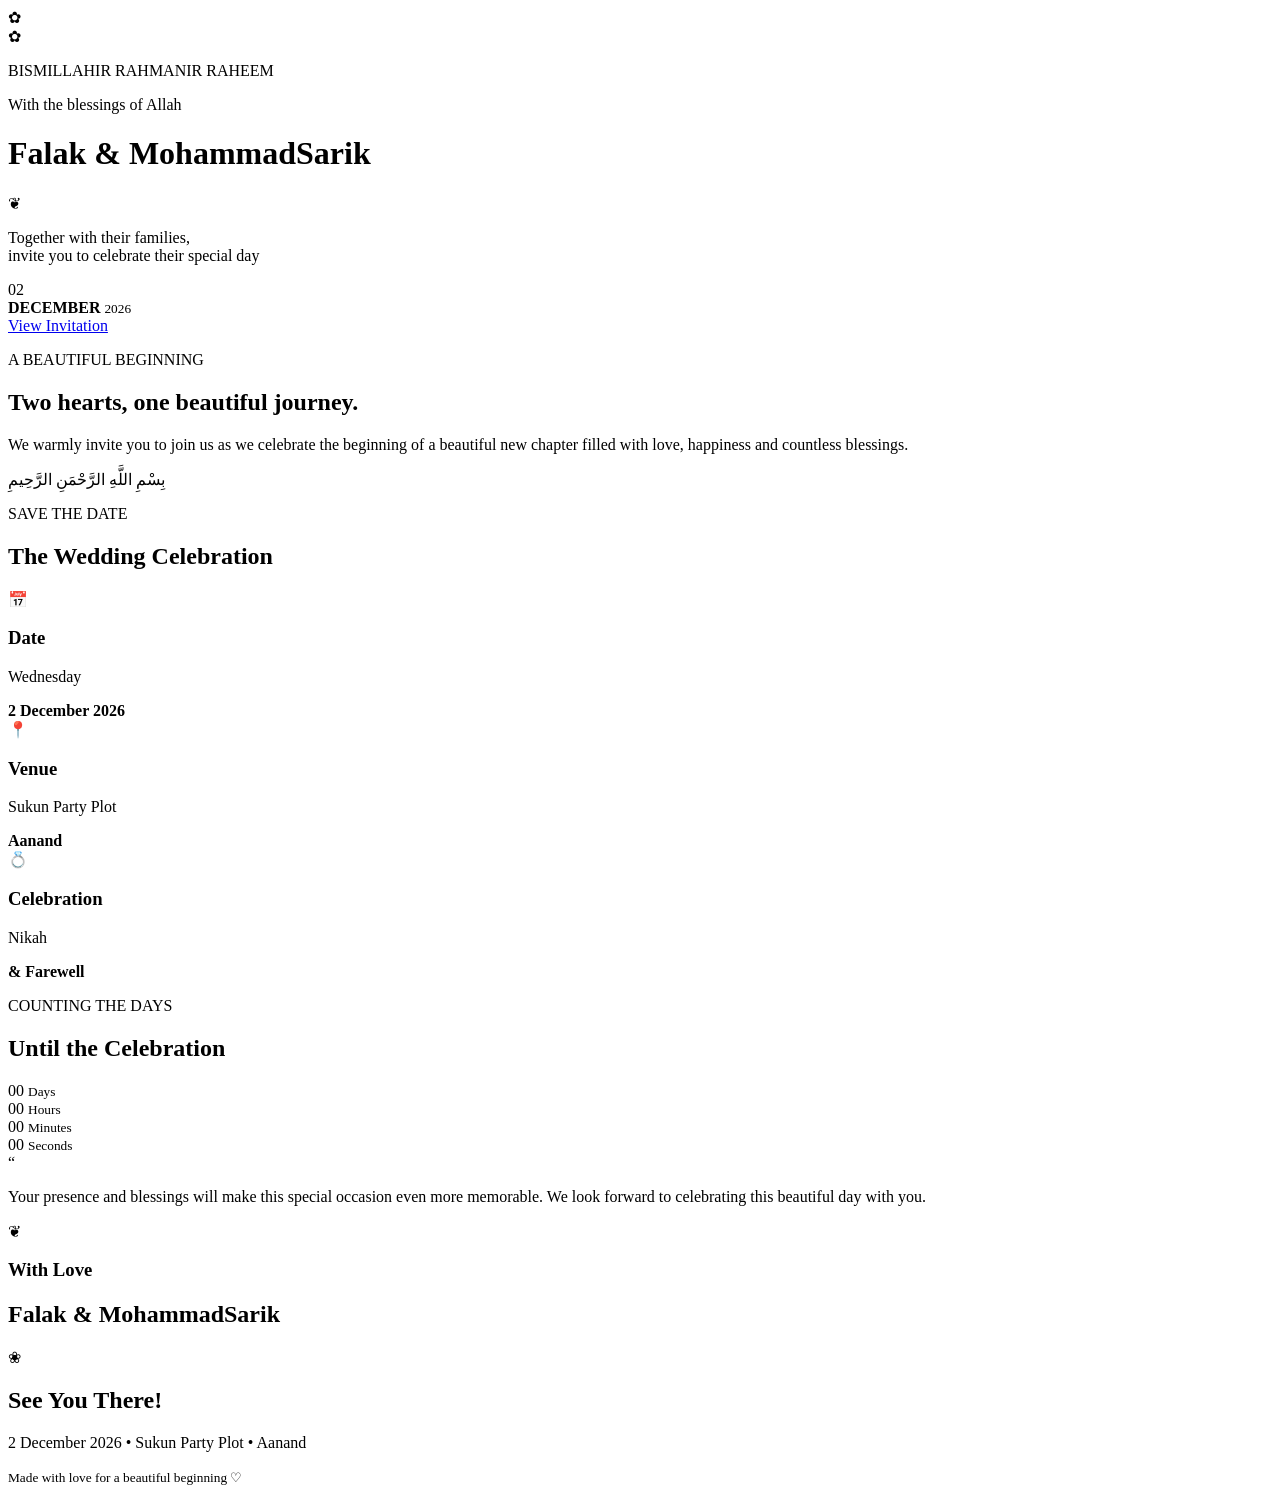
==== index.html @ 180b57af "Update and rename falakwedding/index.html to index.html" ====
<!DOCTYPE html>
<html lang="en">
<head>
    <meta charset="UTF-8">
    <meta name="viewport" content="width=device-width, initial-scale=1.0">

    <title>Falak & MohammadSarik | Wedding Invitation</title>

    <link rel="stylesheet" href="style.css">

    <link rel="preconnect" href="https://fonts.googleapis.com">
    <link rel="preconnect" href="https://fonts.gstatic.com" crossorigin>
    <link href="https://fonts.googleapis.com/css2?family=Cormorant+Garamond:wght@400;500;600;700&family=Great+Vibes&family=Poppins:wght@300;400;500;600&display=swap" rel="stylesheet">
</head>

<body>

    <!-- Decorative flowers -->
    <div class="flower flower-one">✿</div>
    <div class="flower flower-two">✿</div>

    <!-- HERO SECTION -->
    <header class="hero">

        <div class="hero-overlay"></div>

        <div class="hero-content">

            <p class="small-title">BISMILLAHIR RAHMANIR RAHEEM</p>

            <p class="invite-text">
                With the blessings of Allah
            </p>

            <h1>
                Falak
                <span>&</span>
                MohammadSarik
            </h1>

            <div class="ornament">❦</div>

            <p class="wedding-text">
                Together with their families,<br>
                invite you to celebrate their special day
            </p>

            <div class="date-box">
                <span>02</span>
                <div>
                    <strong>DECEMBER</strong>
                    <small>2026</small>
                </div>
            </div>

            <a href="#details" class="button">
                View Invitation
            </a>

        </div>
    </header>


    <!-- INTRODUCTION -->
    <section class="intro">

        <p class="section-label">A BEAUTIFUL BEGINNING</p>

        <h2>
            Two hearts,
            <span>one beautiful journey.</span>
        </h2>

        <p class="intro-text">
            We warmly invite you to join us as we celebrate
            the beginning of a beautiful new chapter filled
            with love, happiness and countless blessings.
        </p>

        <div class="arabic">بِسْمِ اللَّهِ الرَّحْمَنِ الرَّحِيمِ</div>

    </section>


    <!-- DETAILS -->
    <section id="details" class="details">

        <p class="section-label">SAVE THE DATE</p>

        <h2>The Wedding Celebration</h2>

        <div class="cards">

            <div class="card">
                <div class="icon">📅</div>
                <h3>Date</h3>
                <p>Wednesday</p>
                <strong>2 December 2026</strong>
            </div>

            <div class="card">
                <div class="icon">📍</div>
                <h3>Venue</h3>
                <p>Sukun Party Plot</p>
                <strong>Aanand</strong>
            </div>

            <div class="card">
                <div class="icon">💍</div>
                <h3>Celebration</h3>
                <p>Nikah</p>
                <strong>& Farewell</strong>
            </div>

        </div>

    </section>


    <!-- COUNTDOWN -->
    <section class="countdown-section">

        <p class="section-label">COUNTING THE DAYS</p>

        <h2>Until the Celebration</h2>

        <div class="countdown">

            <div class="time-box">
                <span id="days">00</span>
                <small>Days</small>
            </div>

            <div class="time-box">
                <span id="hours">00</span>
                <small>Hours</small>
            </div>

            <div class="time-box">
                <span id="minutes">00</span>
                <small>Minutes</small>
            </div>

            <div class="time-box">
                <span id="seconds">00</span>
                <small>Seconds</small>
            </div>

        </div>

    </section>


    <!-- INVITATION MESSAGE -->
    <section class="message">

        <div class="message-box">

            <div class="quote">“</div>

            <p>
                Your presence and blessings will make
                this special occasion even more memorable.
                We look forward to celebrating this beautiful
                day with you.
            </p>

            <div class="ornament">❦</div>

            <h3>With Love</h3>

            <h2>Falak & MohammadSarik</h2>

        </div>

    </section>


    <!-- FOOTER -->
    <footer>

        <div class="footer-flower">❀</div>

        <h2>See You There!</h2>

        <p>
            2 December 2026 • Sukun Party Plot • Aanand
        </p>

        <div class="footer-line"></div>

        <small>
            Made with love for a beautiful beginning ♡
        </small>

    </footer>


    <script src="script.js"></script>

</body>
</html>
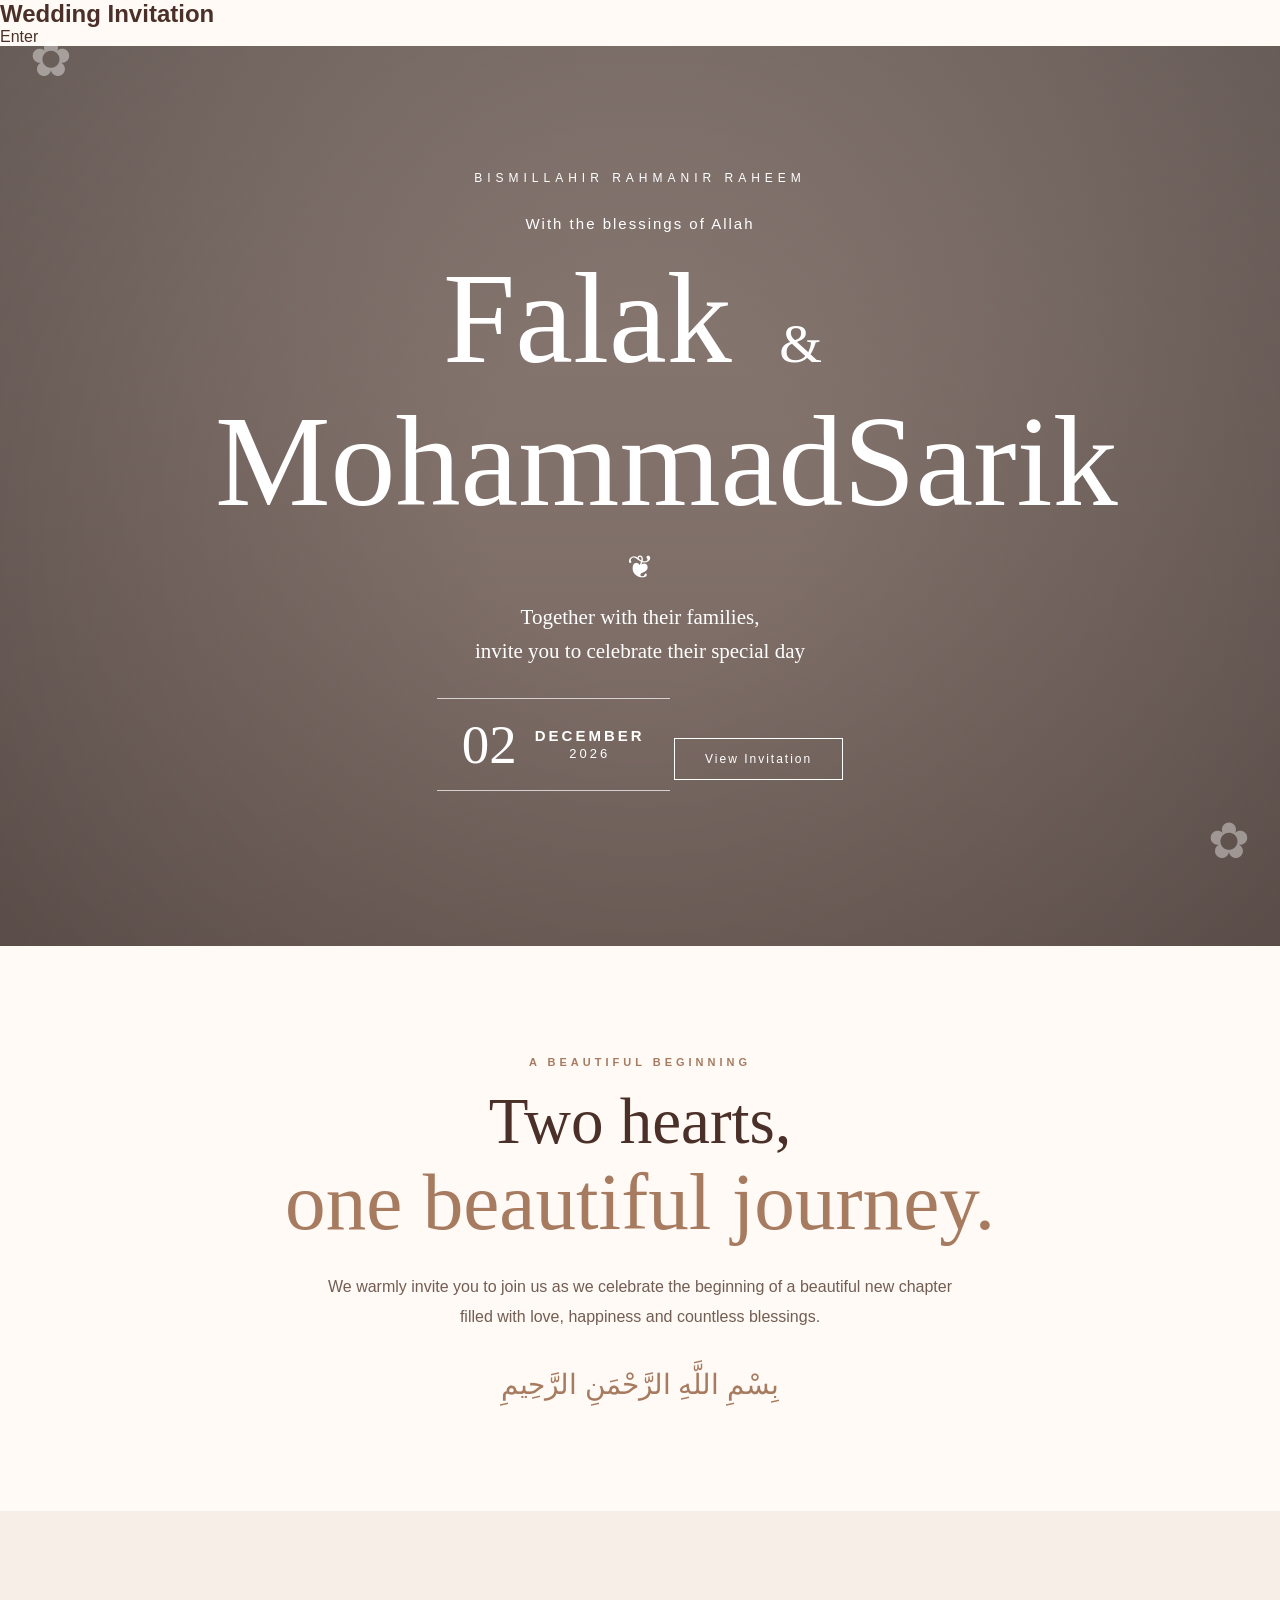
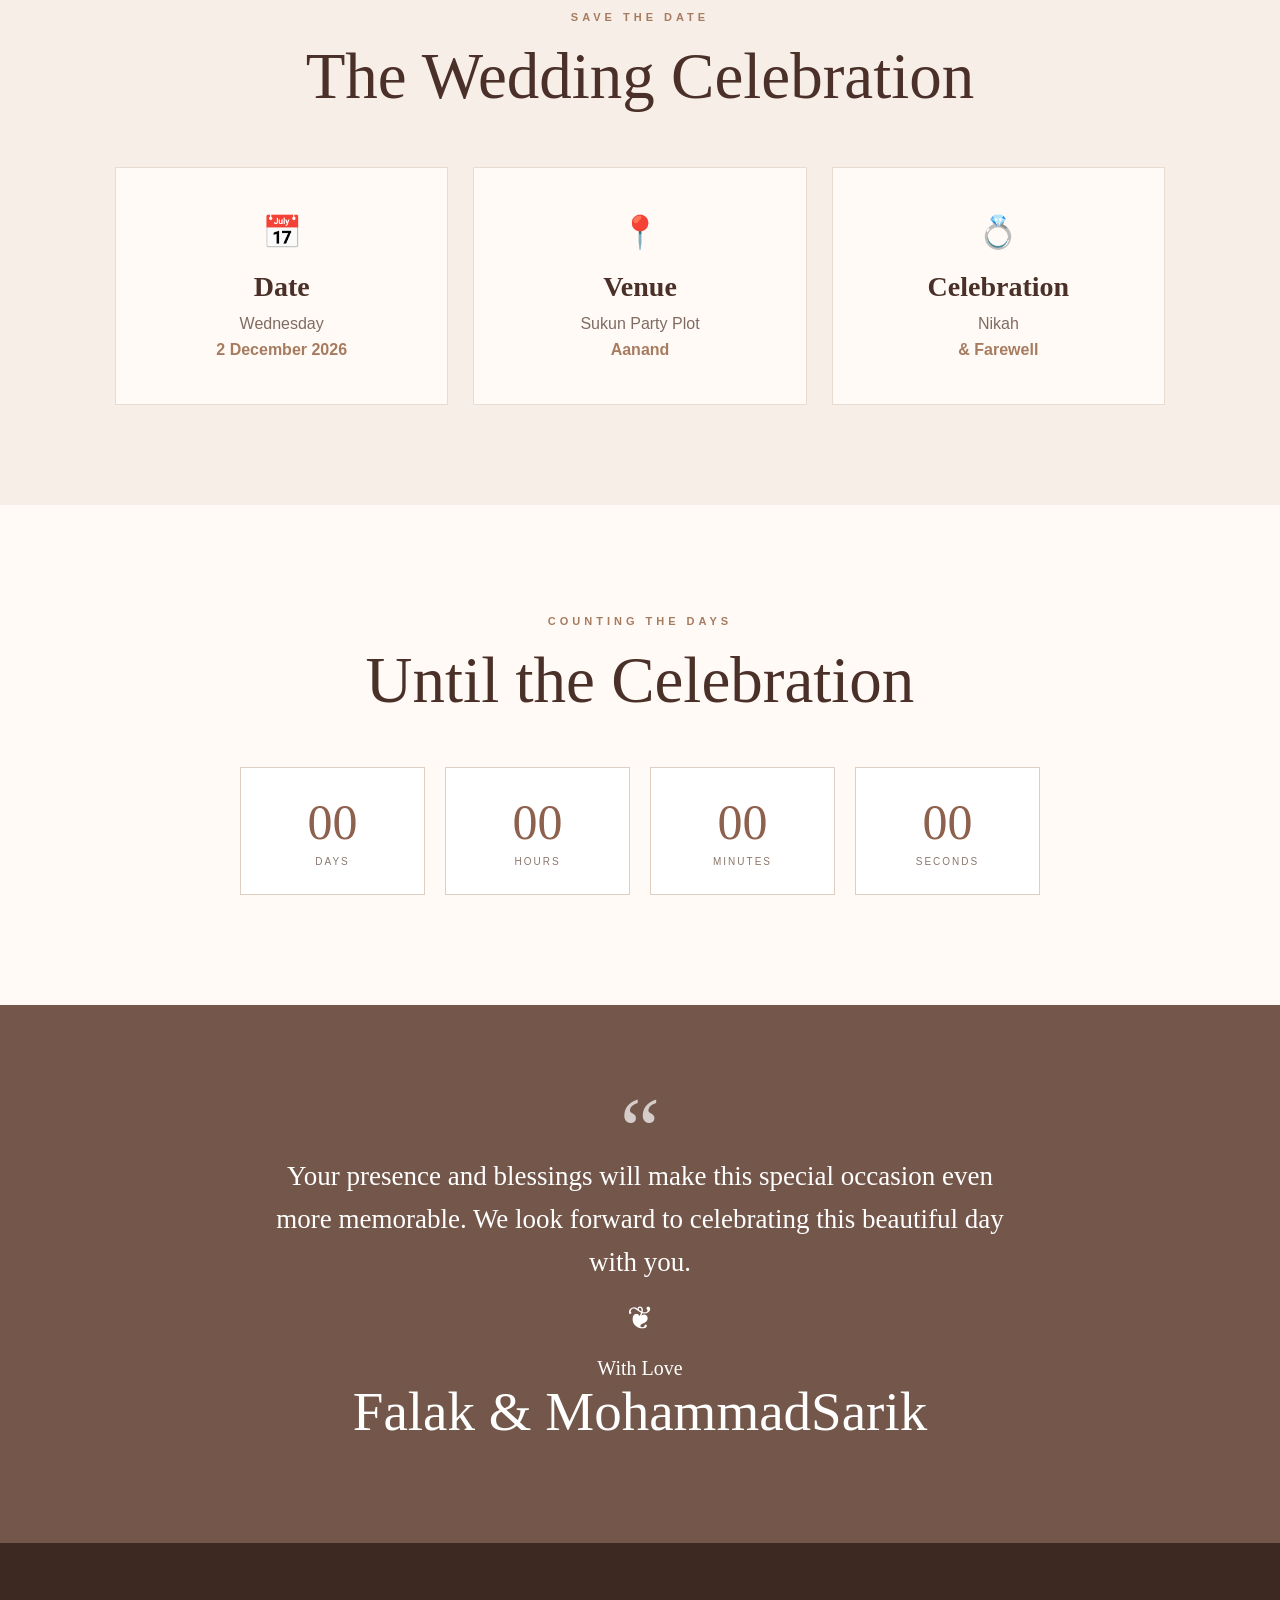
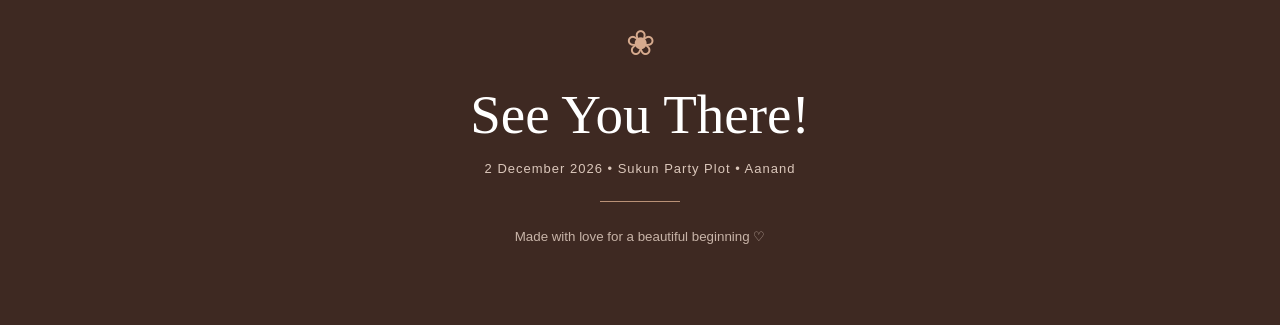
==== commit 5d360d52: "Update index.html" ====
--- a/index.html
+++ b/index.html
@@ -14,6 +14,12 @@
 </head>
 
 <body>
+
+    <div id="passwordScreen">
+        <h2>Wedding Invitation</h2>
+        <p>Enter</p>
+        
+    </div>
 
     <!-- Decorative flowers -->
     <div class="flower flower-one">✿</div>
--- a/style.css
+++ b/style.css
@@ -0,0 +1,565 @@
+* {
+    margin: 0;
+    padding: 0;
+    box-sizing: border-box;
+}
+
+html {
+    scroll-behavior: smooth;
+}
+
+body {
+    font-family: "Poppins", sans-serif;
+    background: #fffaf5;
+    color: #4a3028;
+    overflow-x: hidden;
+}
+
+
+/* =========================
+   HERO
+========================= */
+
+.hero {
+    min-height: 100vh;
+    position: relative;
+
+    display: flex;
+    justify-content: center;
+    align-items: center;
+
+    text-align: center;
+
+    background:
+        linear-gradient(
+            rgba(55, 32, 25, 0.58),
+            rgba(55, 32, 25, 0.68)
+        ),
+        url("https://images.unsplash.com/photo-1519741497674-611481863552?auto=format&fit=crop&w=2000&q=85");
+
+    background-size: cover;
+    background-position: center;
+}
+
+.hero-overlay {
+    position: absolute;
+    inset: 0;
+
+    background:
+        radial-gradient(
+            circle at center,
+            transparent 20%,
+            rgba(0, 0, 0, 0.25)
+        );
+}
+
+.hero-content {
+    position: relative;
+    z-index: 2;
+
+    width: 90%;
+    max-width: 850px;
+
+    color: white;
+
+    animation: fadeUp 1.5s ease;
+}
+
+.small-title {
+    font-size: 12px;
+    letter-spacing: 5px;
+    margin-bottom: 30px;
+}
+
+.invite-text {
+    font-size: 15px;
+    font-weight: 300;
+    letter-spacing: 2px;
+}
+
+.hero h1 {
+    font-family: "Great Vibes", cursive;
+    font-size: clamp(70px, 12vw, 130px);
+    font-weight: 400;
+
+    line-height: 1.1;
+
+    margin: 15px 0;
+}
+
+.hero h1 span {
+    display: inline-block;
+
+    font-family: "Cormorant Garamond", serif;
+    font-size: 55px;
+
+    margin: 0 15px;
+}
+
+.ornament {
+    font-size: 32px;
+    margin: 15px 0;
+}
+
+.wedding-text {
+    font-family: "Cormorant Garamond", serif;
+    font-size: 21px;
+    line-height: 1.6;
+}
+
+.date-box {
+    display: inline-flex;
+    align-items: center;
+    gap: 18px;
+
+    margin: 30px 0;
+
+    padding: 14px 25px;
+
+    border-top: 1px solid rgba(255,255,255,0.7);
+    border-bottom: 1px solid rgba(255,255,255,0.7);
+}
+
+.date-box > span {
+    font-family: "Cormorant Garamond", serif;
+    font-size: 55px;
+}
+
+.date-box strong {
+    display: block;
+    font-size: 15px;
+    letter-spacing: 3px;
+}
+
+.date-box small {
+    font-size: 13px;
+    letter-spacing: 3px;
+}
+
+.button {
+    display: inline-block;
+
+    padding: 13px 30px;
+
+    border: 1px solid white;
+
+    color: white;
+    text-decoration: none;
+
+    font-size: 12px;
+    letter-spacing: 2px;
+
+    transition: 0.3s;
+}
+
+.button:hover {
+    background: white;
+    color: #4a3028;
+}
+
+
+/* =========================
+   INTRO
+========================= */
+
+.intro {
+    padding: 110px 25px;
+
+    text-align: center;
+
+    max-width: 900px;
+    margin: auto;
+}
+
+.section-label {
+    color: #a77b60;
+
+    font-size: 11px;
+    font-weight: 600;
+
+    letter-spacing: 4px;
+
+    margin-bottom: 18px;
+}
+
+.intro h2,
+.details h2,
+.countdown-section h2 {
+    font-family: "Cormorant Garamond", serif;
+
+    font-size: clamp(42px, 7vw, 65px);
+
+    font-weight: 500;
+
+    line-height: 1.1;
+
+    margin-bottom: 25px;
+}
+
+.intro h2 span {
+    display: block;
+
+    font-family: "Great Vibes", cursive;
+
+    color: #a77b60;
+
+    font-size: 1.25em;
+}
+
+.intro-text {
+    max-width: 650px;
+
+    margin: auto;
+
+    line-height: 1.9;
+
+    color: #725d53;
+}
+
+.arabic {
+    margin-top: 35px;
+
+    font-size: 28px;
+
+    color: #a77b60;
+}
+
+
+/* =========================
+   DETAILS
+========================= */
+
+.details {
+    text-align: center;
+
+    padding: 100px 20px;
+
+    background: #f6eee7;
+}
+
+.cards {
+    max-width: 1050px;
+
+    margin: 55px auto 0;
+
+    display: grid;
+
+    grid-template-columns: repeat(3, 1fr);
+
+    gap: 25px;
+}
+
+.card {
+    background: #fffaf5;
+
+    padding: 45px 25px;
+
+    border: 1px solid #eadbd0;
+
+    transition: 0.3s;
+}
+
+.card:hover {
+    transform: translateY(-8px);
+}
+
+.icon {
+    font-size: 32px;
+
+    margin-bottom: 20px;
+}
+
+.card h3 {
+    font-family: "Cormorant Garamond", serif;
+
+    font-size: 28px;
+
+    font-weight: 600;
+
+    margin-bottom: 12px;
+}
+
+.card p {
+    color: #806b61;
+
+    margin-bottom: 8px;
+}
+
+.card strong {
+    color: #a77b60;
+}
+
+
+/* =========================
+   COUNTDOWN
+========================= */
+
+.countdown-section {
+    text-align: center;
+
+    padding: 110px 20px;
+}
+
+.countdown {
+    max-width: 800px;
+
+    margin: 50px auto 0;
+
+    display: grid;
+
+    grid-template-columns: repeat(4, 1fr);
+
+    gap: 20px;
+}
+
+.time-box {
+    padding: 25px 10px;
+
+    border: 1px solid #dfcfc3;
+
+    background: white;
+}
+
+.time-box span {
+    display: block;
+
+    font-family: "Cormorant Garamond", serif;
+
+    font-size: 50px;
+
+    color: #8d614d;
+}
+
+.time-box small {
+    text-transform: uppercase;
+
+    font-size: 10px;
+
+    letter-spacing: 2px;
+
+    color: #8c776d;
+}
+
+
+/* =========================
+   MESSAGE
+========================= */
+
+.message {
+    padding: 100px 20px;
+
+    background:
+        linear-gradient(
+            rgba(91, 58, 44, 0.85),
+            rgba(91, 58, 44, 0.85)
+        ),
+        url("https://images.unsplash.com/photo-1519225421980-715cb0215aed?auto=format&fit=crop&w=2000&q=85");
+
+    background-size: cover;
+    background-position: center;
+
+    text-align: center;
+
+    color: white;
+}
+
+.message-box {
+    max-width: 750px;
+
+    margin: auto;
+}
+
+.quote {
+    font-family: Georgia, serif;
+
+    font-size: 90px;
+
+    line-height: 50px;
+
+    opacity: 0.7;
+}
+
+.message p {
+    font-family: "Cormorant Garamond", serif;
+
+    font-size: 27px;
+
+    line-height: 1.6;
+}
+
+.message h3 {
+    font-family: "Cormorant Garamond", serif;
+
+    font-size: 20px;
+
+    font-weight: 400;
+
+    margin-top: 20px;
+}
+
+.message h2 {
+    font-family: "Great Vibes", cursive;
+
+    font-size: 55px;
+
+    font-weight: 400;
+}
+
+
+/* =========================
+   FOOTER
+========================= */
+
+footer {
+    text-align: center;
+
+    padding: 80px 20px;
+
+    background: #3e2922;
+
+    color: white;
+}
+
+.footer-flower {
+    font-size: 35px;
+
+    color: #d6aa8e;
+
+    margin-bottom: 20px;
+}
+
+footer h2 {
+    font-family: "Great Vibes", cursive;
+
+    font-size: 55px;
+
+    font-weight: 400;
+}
+
+footer p {
+    margin: 15px 0 25px;
+
+    font-size: 13px;
+
+    letter-spacing: 1px;
+
+    color: #dbc7bb;
+}
+
+.footer-line {
+    width: 80px;
+
+    height: 1px;
+
+    background: #b99177;
+
+    margin: 25px auto;
+}
+
+footer small {
+    color: #c8b4a8;
+}
+
+
+/* =========================
+   DECORATIVE FLOWERS
+========================= */
+
+.flower {
+    position: absolute;
+
+    z-index: 3;
+
+    color: rgba(255,255,255,0.4);
+
+    font-size: 50px;
+}
+
+.flower-one {
+    top: 30px;
+    left: 30px;
+}
+
+.flower-two {
+    bottom: 30px;
+    right: 30px;
+}
+
+
+/* =========================
+   ANIMATION
+========================= */
+
+@keyframes fadeUp {
+
+    from {
+        opacity: 0;
+        transform: translateY(30px);
+    }
+
+    to {
+        opacity: 1;
+        transform: translateY(0);
+    }
+
+}
+
+
+/* =========================
+   MOBILE
+========================= */
+
+@media (max-width: 700px) {
+
+    .hero {
+        min-height: 100svh;
+    }
+
+    .small-title {
+        letter-spacing: 3px;
+        font-size: 9px;
+    }
+
+    .hero h1 {
+        font-size: 45px;
+    }
+
+    .hero h1 span {
+        display: block;
+
+        font-size: 35px;
+
+        margin: 5px;
+    }
+
+    .wedding-text {
+        font-size: 18px;
+    }
+
+    .cards {
+        grid-template-columns: 1fr;
+    }
+
+    .countdown {
+        grid-template-columns: repeat(2, 1fr);
+    }
+
+    .intro,
+    .details,
+    .countdown-section {
+        padding: 80px 20px;
+    }
+
+    .message p {
+        font-size: 23px;
+    }
+
+    .message h2 {
+        font-size: 45px;
+    }
+
+    .flower {
+        display: none;
+    }
+
+}
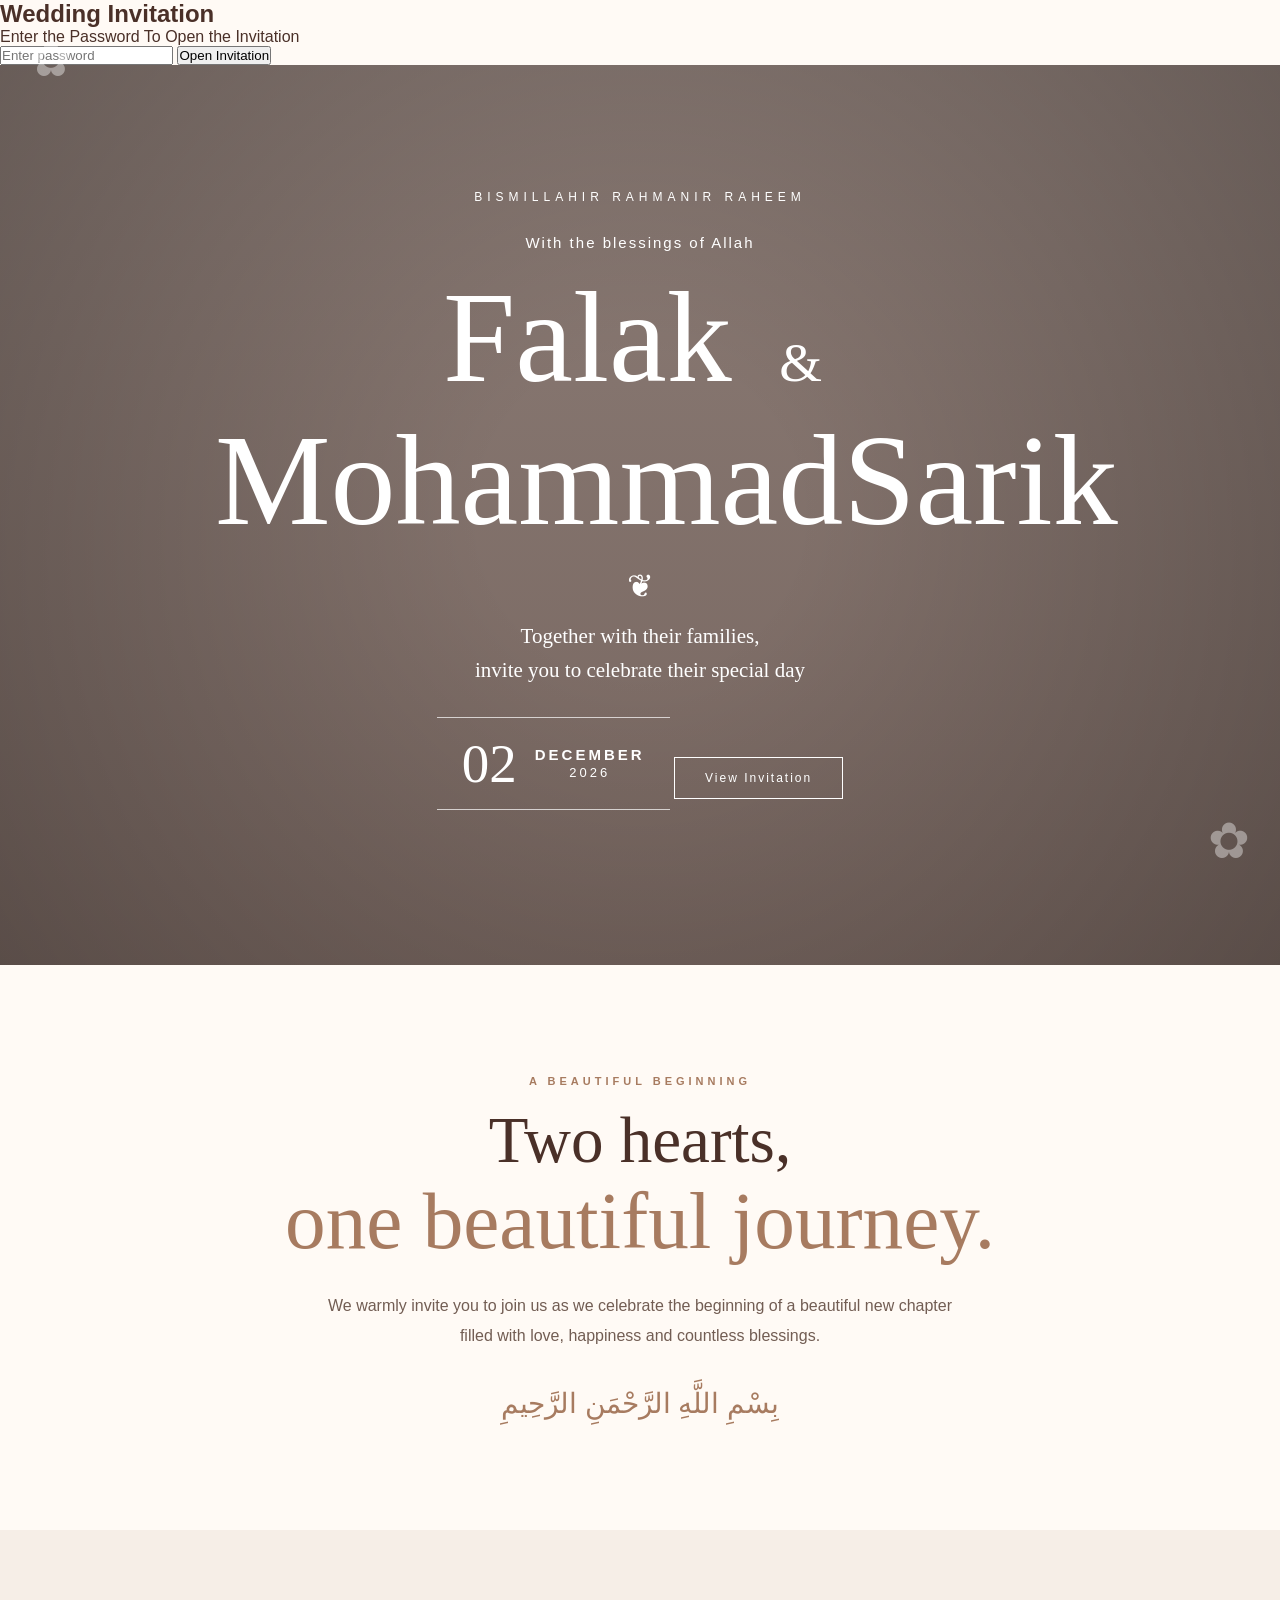
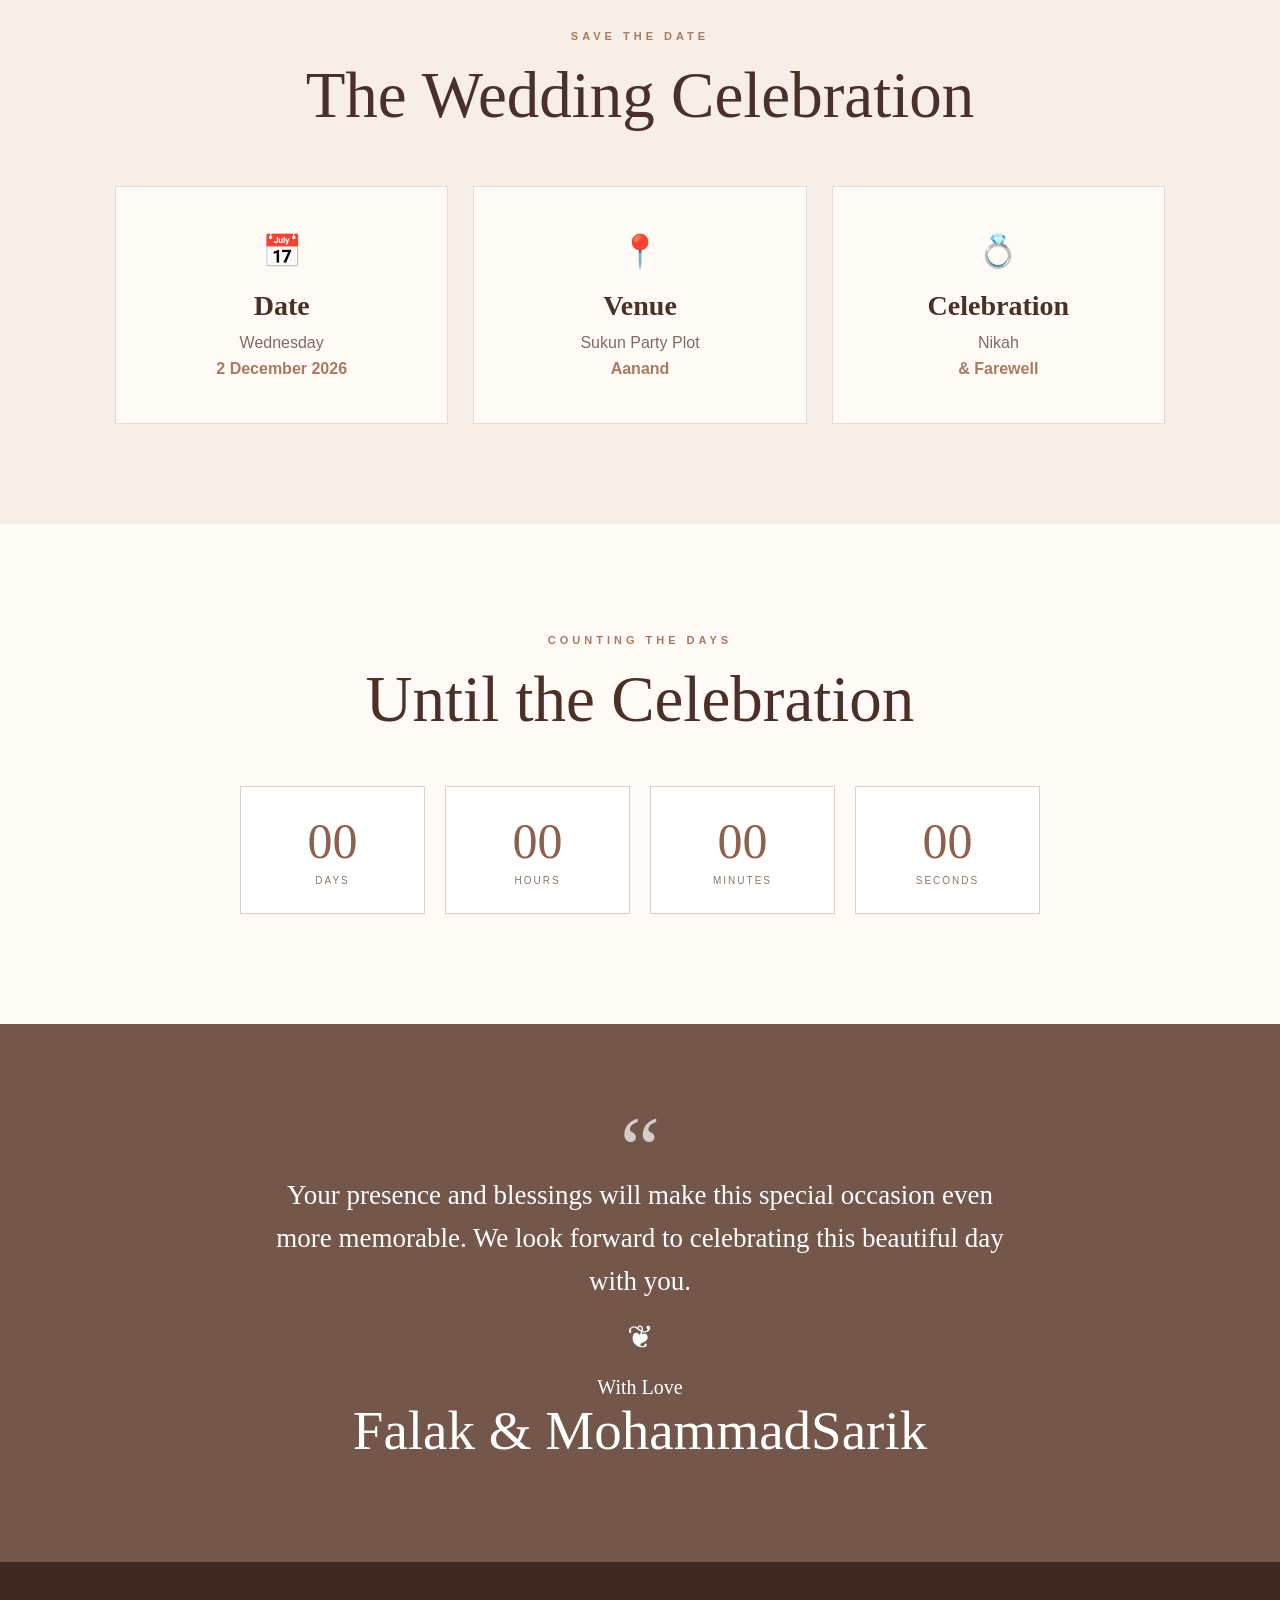
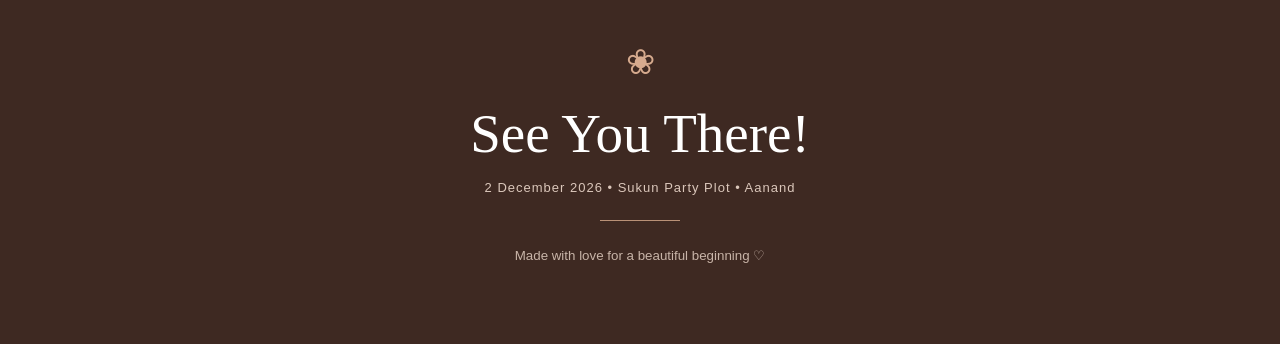
==== commit a2c88616: "Implement password protection for wedding invitation Added password input functionality to the invit" ====
--- a/index.html
+++ b/index.html
@@ -17,7 +17,10 @@
 
     <div id="passwordScreen">
         <h2>Wedding Invitation</h2>
-        <p>Enter</p>
+        <p>Enter the Password To Open the Invitation</p>
+        <input type="password" id="passwordInput" placeholder="Enter password">
+        <button onclick="checkPassword()">Open Invitation</button>
+        <p id="passwordError"></p>
         
     </div>
 
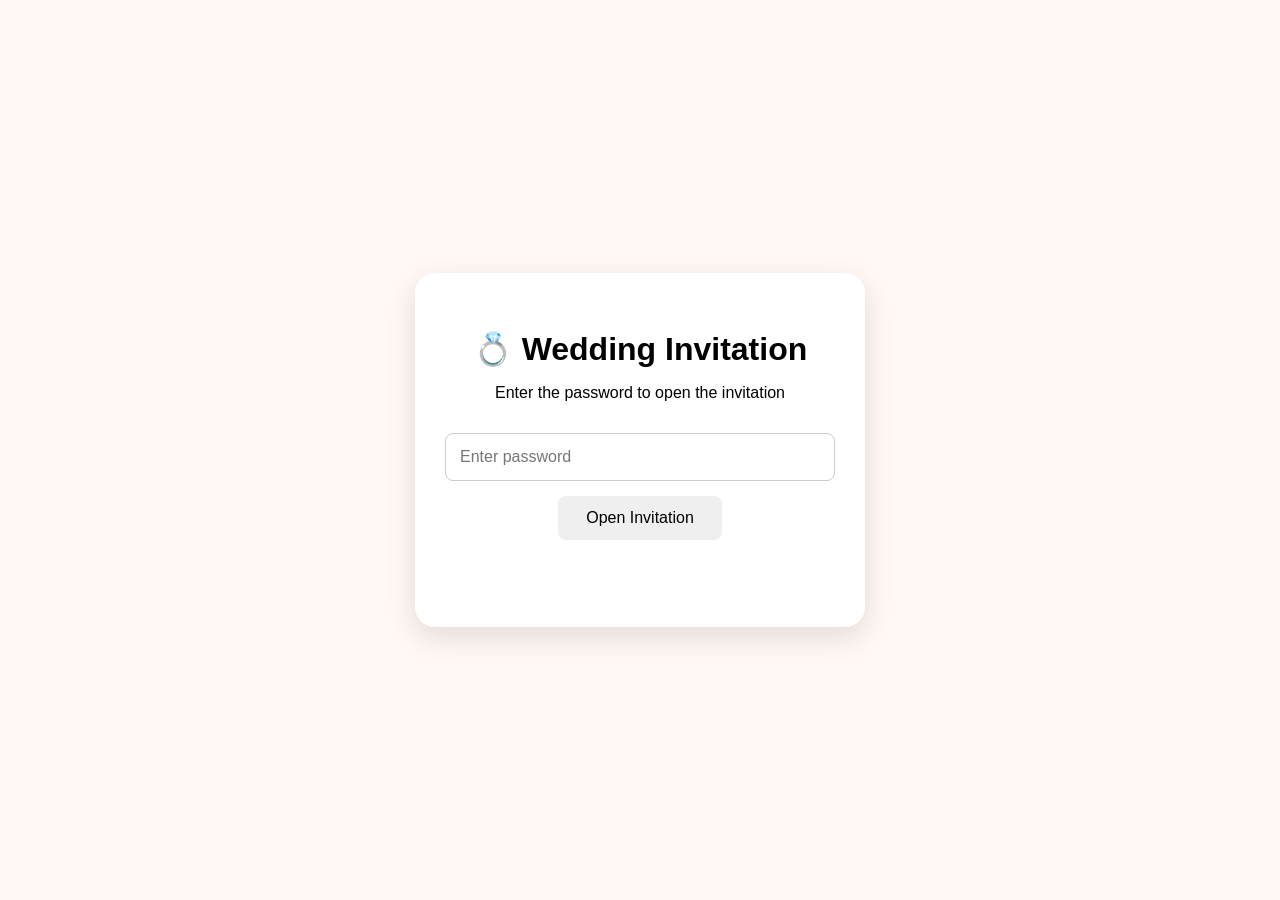
==== commit da5e075f: "Create index.html" ====
--- a/index.html
+++ b/index.html
@@ -1,211 +1,13 @@
-<!DOCTYPE html>
-<html lang="en">
-<head>
-    <meta charset="UTF-8">
-    <meta name="viewport" content="width=device-width, initial-scale=1.0">
-
-    <title>Falak & MohammadSarik | Wedding Invitation</title>
-
-    <link rel="stylesheet" href="style.css">
-
-    <link rel="preconnect" href="https://fonts.googleapis.com">
-    <link rel="preconnect" href="https://fonts.gstatic.com" crossorigin>
-    <link href="https://fonts.googleapis.com/css2?family=Cormorant+Garamond:wght@400;500;600;700&family=Great+Vibes&family=Poppins:wght@300;400;500;600&display=swap" rel="stylesheet">
-</head>
-
-<body>
-
-    <div id="passwordScreen">
-        <h2>Wedding Invitation</h2>
-        <p>Enter the Password To Open the Invitation</p>
-        <input type="password" id="passwordInput" placeholder="Enter password">
-        <button onclick="checkPassword()">Open Invitation</button>
-        <p id="passwordError"></p>
-        
-    </div>
-
-    <!-- Decorative flowers -->
-    <div class="flower flower-one">✿</div>
-    <div class="flower flower-two">✿</div>
-
-    <!-- HERO SECTION -->
-    <header class="hero">
-
-        <div class="hero-overlay"></div>
-
-        <div class="hero-content">
-
-            <p class="small-title">BISMILLAHIR RAHMANIR RAHEEM</p>
-
-            <p class="invite-text">
-                With the blessings of Allah
-            </p>
-
-            <h1>
-                Falak
-                <span>&</span>
-                MohammadSarik
-            </h1>
-
-            <div class="ornament">❦</div>
-
-            <p class="wedding-text">
-                Together with their families,<br>
-                invite you to celebrate their special day
-            </p>
-
-            <div class="date-box">
-                <span>02</span>
-                <div>
-                    <strong>DECEMBER</strong>
-                    <small>2026</small>
-                </div>
-            </div>
-
-            <a href="#details" class="button">
-                View Invitation
-            </a>
-
-        </div>
-    </header>
-
-
-    <!-- INTRODUCTION -->
-    <section class="intro">
-
-        <p class="section-label">A BEAUTIFUL BEGINNING</p>
-
-        <h2>
-            Two hearts,
-            <span>one beautiful journey.</span>
-        </h2>
-
-        <p class="intro-text">
-            We warmly invite you to join us as we celebrate
-            the beginning of a beautiful new chapter filled
-            with love, happiness and countless blessings.
-        </p>
-
-        <div class="arabic">بِسْمِ اللَّهِ الرَّحْمَنِ الرَّحِيمِ</div>
-
-    </section>
-
-
-    <!-- DETAILS -->
-    <section id="details" class="details">
-
-        <p class="section-label">SAVE THE DATE</p>
-
-        <h2>The Wedding Celebration</h2>
-
-        <div class="cards">
-
-            <div class="card">
-                <div class="icon">📅</div>
-                <h3>Date</h3>
-                <p>Wednesday</p>
-                <strong>2 December 2026</strong>
-            </div>
-
-            <div class="card">
-                <div class="icon">📍</div>
-                <h3>Venue</h3>
-                <p>Sukun Party Plot</p>
-                <strong>Aanand</strong>
-            </div>
-
-            <div class="card">
-                <div class="icon">💍</div>
-                <h3>Celebration</h3>
-                <p>Nikah</p>
-                <strong>& Farewell</strong>
-            </div>
-
-        </div>
-
-    </section>
-
-
-    <!-- COUNTDOWN -->
-    <section class="countdown-section">
-
-        <p class="section-label">COUNTING THE DAYS</p>
-
-        <h2>Until the Celebration</h2>
-
-        <div class="countdown">
-
-            <div class="time-box">
-                <span id="days">00</span>
-                <small>Days</small>
-            </div>
-
-            <div class="time-box">
-                <span id="hours">00</span>
-                <small>Hours</small>
-            </div>
-
-            <div class="time-box">
-                <span id="minutes">00</span>
-                <small>Minutes</small>
-            </div>
-
-            <div class="time-box">
-                <span id="seconds">00</span>
-                <small>Seconds</small>
-            </div>
-
-        </div>
-
-    </section>
-
-
-    <!-- INVITATION MESSAGE -->
-    <section class="message">
-
-        <div class="message-box">
-
-            <div class="quote">“</div>
-
-            <p>
-                Your presence and blessings will make
-                this special occasion even more memorable.
-                We look forward to celebrating this beautiful
-                day with you.
-            </p>
-
-            <div class="ornament">❦</div>
-
-            <h3>With Love</h3>
-
-            <h2>Falak & MohammadSarik</h2>
-
-        </div>
-
-    </section>
-
-
-    <!-- FOOTER -->
-    <footer>
-
-        <div class="footer-flower">❀</div>
-
-        <h2>See You There!</h2>
-
-        <p>
-            2 December 2026 • Sukun Party Plot • Aanand
-        </p>
-
-        <div class="footer-line"></div>
-
-        <small>
-            Made with love for a beautiful beginning ♡
-        </small>
-
-    </footer>
-
-
-    <script src="script.js"></script>
-
-</body>
-</html>
+<!DOCTYPE html>
+<html lang="en">
+<head>
+    <meta charset="UTF-8">
+    <meta name="viewport" content="width=device-width, initial-scale=1.0">
+    <title>Wedding Invitation</title>
+
+    <meta http-equiv="refresh" content="0; url=password.html">
+</head>
+<body>
+    <p>Opening invitation...</p>
+</body>
+</html>
